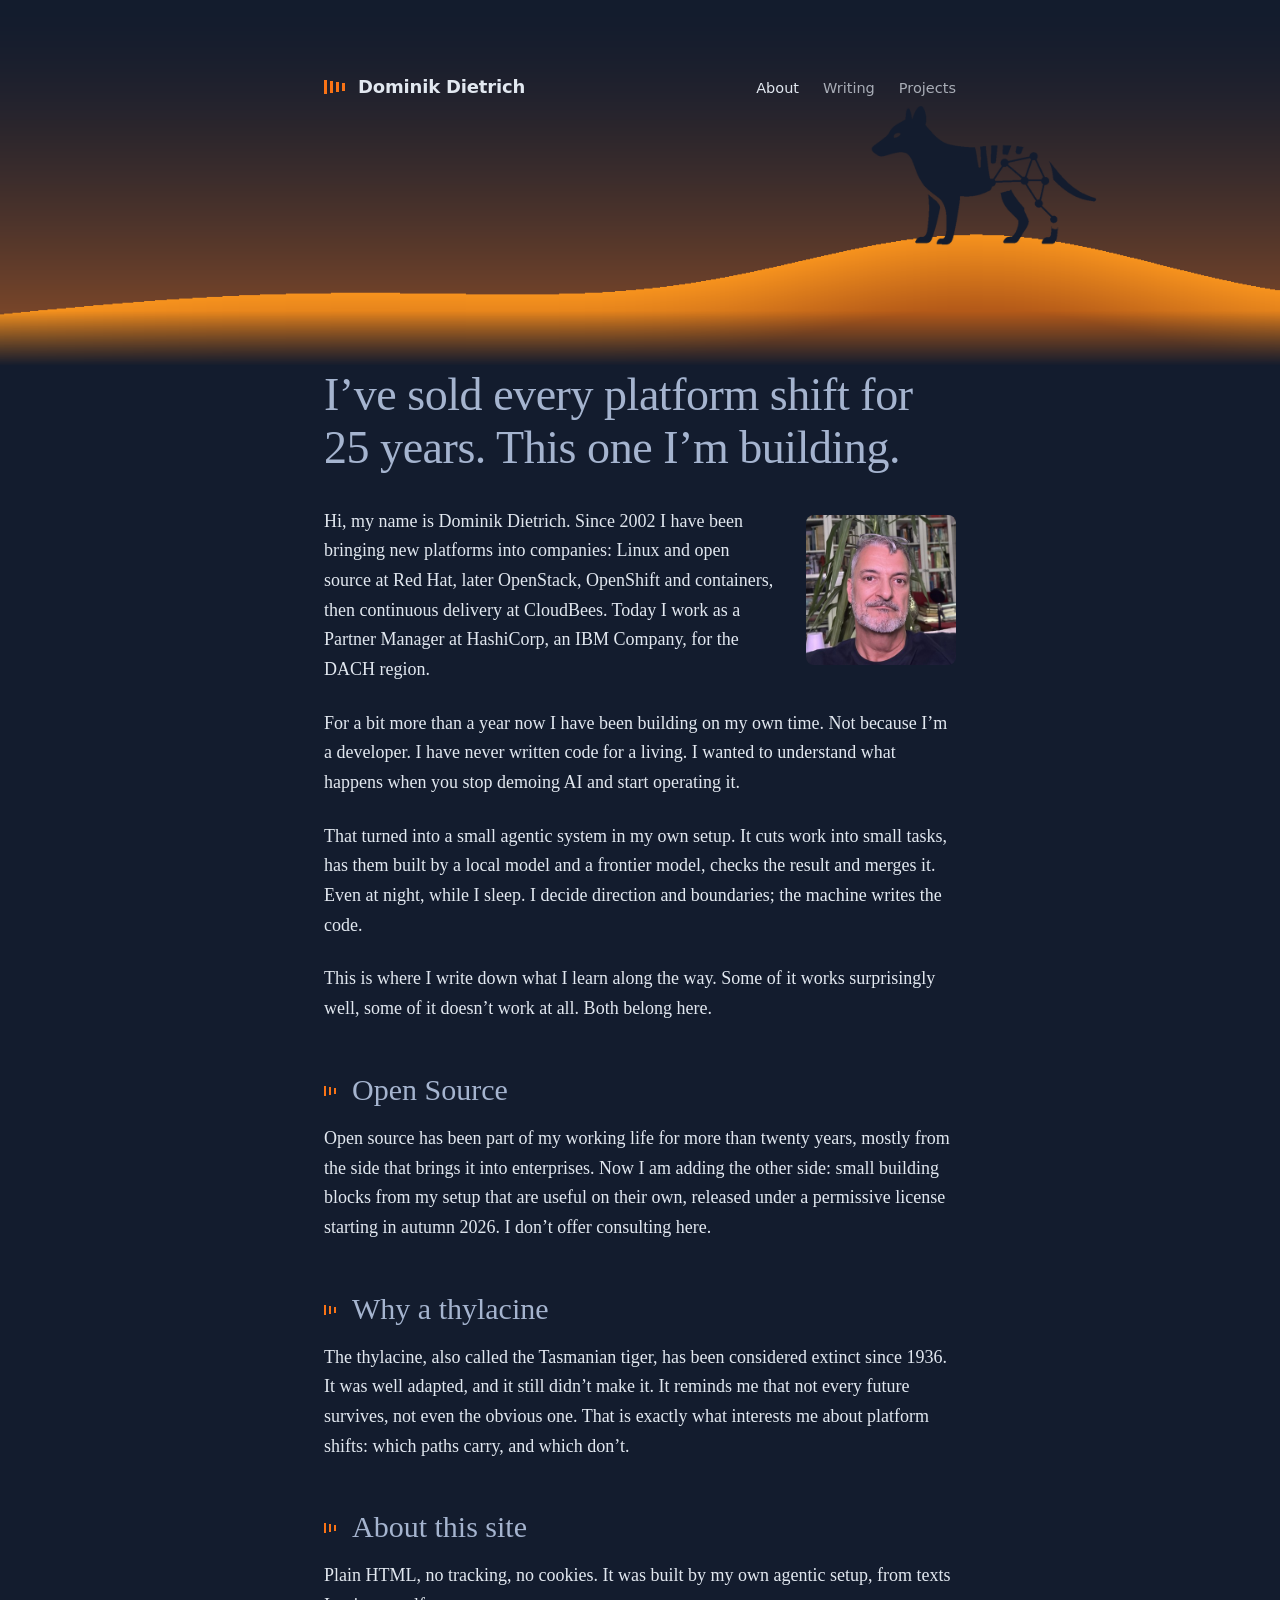
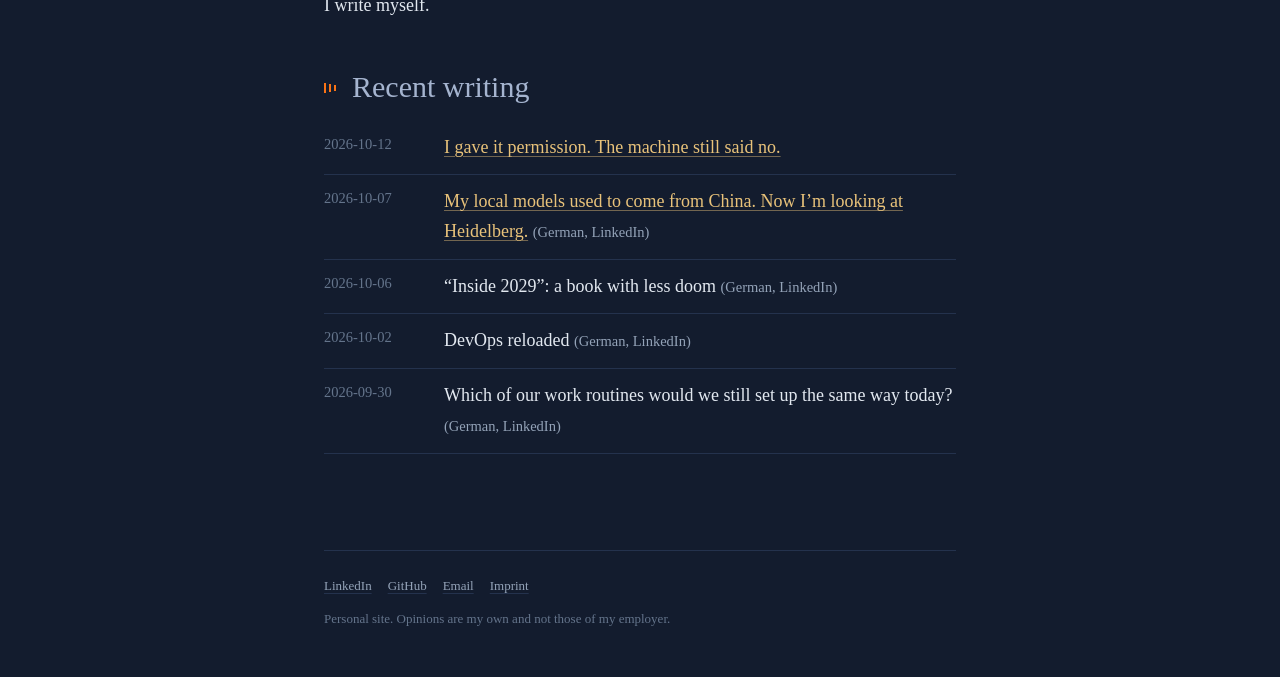
==== index.html @ 041b7893 "Initial site" ====
<!doctype html>
<html lang="en" data-theme="dark">
<head>
<meta charset="utf-8">
<meta name="viewport" content="width=device-width, initial-scale=1">
<title>Dominik Dietrich</title>
<link rel="stylesheet" href="./style.css">
</head>
<body>
<div class="seite">
<header>
  <a class="name" href="./index.html">Dominik Dietrich</a>
  <nav><a href="./index.html" class="aktiv">About</a><a href="./writing.html">Writing</a><a href="./projects.html">Projects</a></nav>
</header>
<main>
<h1>I’ve sold every platform shift for 25 years. This one I’m building.</h1>
<p><img class="avatar" src="bilder/dominik.jpg" alt="Portrait of Dominik Dietrich">Hi, my name is Dominik Dietrich. Since 2002 I have been bringing new platforms into companies: Linux and open source at Red Hat, later OpenStack, OpenShift and containers, then continuous delivery at CloudBees. Today I work as a Partner Manager at HashiCorp, an IBM Company, for the DACH region.</p>
<p>For a bit more than a year now I have been building on my own time. Not because I’m a developer. I have never written code for a living. I wanted to understand what happens when you stop demoing AI and start operating it.</p>
<p>That turned into a small agentic system in my own setup. It cuts work into small tasks, has them built by a local model and a frontier model, checks the result and merges it. Even at night, while I sleep. I decide direction and boundaries; the machine writes the code.</p>
<p>This is where I write down what I learn along the way. Some of it works surprisingly well, some of it doesn’t work at all. Both belong here.</p>

<h2>Open Source</h2>
<p>Open source has been part of my working life for more than twenty years, mostly from the side that brings it into enterprises. Now I am adding the other side: small building blocks from my setup that are useful on their own, released under a permissive license starting in autumn 2026. I don’t offer consulting here.</p>

<h2>Why a thylacine</h2>
<p>The thylacine, also called the Tasmanian tiger, has been considered extinct since 1936. It was well adapted, and it still didn’t make it. It reminds me that not every future survives, not even the obvious one. That is exactly what interests me about platform shifts: which paths carry, and which don’t.</p>

<h2>About this site</h2>
<p>Plain HTML, no tracking, no cookies. It was built by my own agentic setup, from texts I write myself.</p>

<h2>Recent writing</h2>
<ul class="liste">
  <li><span class="datum">2026-10-12</span><a href="writing/2026-10-12-the-machine-said-no.html">I gave it permission. The machine still said no.</a></li>
  <li><span class="datum">2026-10-07</span><span><a href="https://www.linkedin.com/pulse/bisher-kamen-meine-lokalen-modelle-aus-china-jetzt-schaue-dietrich-nnfde/">My local models used to come from China. Now I’m looking at Heidelberg.</a> <span class="hinweis">(German, LinkedIn)</span></span></li>
  <li><span class="datum">2026-10-06</span><span>“Inside 2029”: a book with less doom <span class="hinweis">(German, LinkedIn)</span></span></li>
  <li><span class="datum">2026-10-02</span><span>DevOps reloaded <span class="hinweis">(German, LinkedIn)</span></span></li>
  <li><span class="datum">2026-09-30</span><span>Which of our work routines would we still set up the same way today? <span class="hinweis">(German, LinkedIn)</span></span></li>
</ul>
</main>
<footer>
  <a href="https://www.linkedin.com/in/dominik-dietrich/">LinkedIn</a><a href="https://github.com/">GitHub</a><a href="mailto:hello@example.org">Email</a><a href="./imprint.html">Imprint</a>
  <p>Personal site. Opinions are my own and not those of my employer.</p>
</footer>
</div>
</body>
</html>
---- style.css ----
/* Persönliche Seite · baut ausschließlich auf design_tokens.css (tigerOS-Design-System) auf.
   Einzige Erweiterung: --fs-read für Lesetext (die Systemskala ist für Cockpits ausgelegt). */
@import url("design_tokens.css");
:root { --fs-read: 18px; --fs-title: 46px; --spalte: 680px;
  /* Ableitung nach lucumr.pocoo.org: Nachtblau statt Schwarz, Serifenschrift, helle Links */
  --font-read: Charter, "Iowan Old Style", "Bitstream Charter", Georgia, serif; }
:root[data-theme="dark"] { --bg: #131c2e; --border: #24324d; --titel: #a5b4cf; --sand: #e8c27a; --sand-hell: #f3d9a4; }
* { box-sizing: border-box; }
html { -webkit-text-size-adjust: 100%; }
body { margin: 0; background: var(--bg); color: var(--text); font-family: var(--font-read); font-size: var(--fs-read); line-height: 1.65; }
.seite { max-width: var(--spalte); margin: 0 auto; padding: calc(var(--sp-12) * 1.5) var(--sp-6) var(--sp-12); }
header { display: flex; justify-content: space-between; align-items: baseline; margin-bottom: calc(28.6vw - 100px); }
.name { font-weight: 600; color: var(--text); text-decoration: none; letter-spacing: -0.01em; font-family: var(--font); }
/* Streifen des Beutelwolfs: geometrisch, abnehmende Höhe wie die Rückenstreifen, nur in --brand-thylacine */
.name::before { content: ""; display: inline-block; width: 22px; height: 14px; margin-right: var(--sp-3); vertical-align: -1px;
  background:
    linear-gradient(var(--brand-thylacine), var(--brand-thylacine)) 0 0 / 3px 14px no-repeat,
    linear-gradient(var(--brand-thylacine), var(--brand-thylacine)) 6px 1px / 3px 12px no-repeat,
    linear-gradient(var(--brand-thylacine), var(--brand-thylacine)) 12px 2px / 3px 10px no-repeat,
    linear-gradient(var(--brand-thylacine), var(--brand-thylacine)) 18px 3px / 3px 8px no-repeat; }
h2::before { content: ""; display: inline-block; width: 16px; height: 10px; margin-right: var(--sp-3); vertical-align: 4px;
  background:
    linear-gradient(var(--brand-thylacine), var(--brand-thylacine)) 0 0 / 2px 10px no-repeat,
    linear-gradient(var(--brand-thylacine), var(--brand-thylacine)) 5px 1px / 2px 8px no-repeat,
    linear-gradient(var(--brand-thylacine), var(--brand-thylacine)) 10px 2px / 2px 6px no-repeat; }
body::before { content: ""; position: absolute; top: 0; left: 0; right: 0; height: 28.6vw; max-height: 440px; min-height: 200px; z-index: 0; pointer-events: none;
  background: url("bilder/kopf.png") no-repeat center bottom / cover;
  -webkit-mask-image: linear-gradient(180deg, #000 85%, transparent 100%);
          mask-image: linear-gradient(180deg, #000 85%, transparent 100%); }
/* Kopfzeile steht im gelben Himmel: dunkle Schrift, Streifen-Marke im Hintergrundton */
header .name, header nav a { color: var(--text); }
header nav a { opacity: .7; } header nav a.aktiv, header nav a:hover { opacity: 1; color: var(--text); }
.seite { position: relative; z-index: 1; }
nav a { color: var(--muted); text-decoration: none; margin-left: var(--sp-6); font-size: var(--fs-body); font-family: var(--font); }
nav a:hover, nav a.aktiv { color: var(--text); }
h1 { font-size: var(--fs-title); line-height: 1.15; font-weight: 400; letter-spacing: -0.01em; color: var(--titel); margin: 0 0 var(--sp-8); }
h1.klein { font-size: 34px; }
h2 { font-size: 30px; font-weight: 400; color: var(--titel); margin: var(--sp-12) 0 var(--sp-4); line-height: 1.2; }
p { margin: 0 0 var(--sp-6); }
a { color: var(--sand); text-decoration: underline; text-decoration-color: rgba(232,194,122,.45); text-decoration-thickness: 1px; text-underline-offset: 3px; }
a:hover { color: var(--sand-hell); text-decoration-color: var(--sand-hell); }
.zeile { font-size: var(--fs-lead); color: var(--muted); margin-bottom: var(--sp-8); }
ul.liste { list-style: none; padding: 0; margin: 0; }
ul.liste li { display: flex; gap: var(--sp-6); padding: var(--sp-3) 0; border-bottom: 1px solid var(--border); }
ul.liste .datum { color: var(--faint); font-size: var(--fs-body); min-width: 96px; font-variant-numeric: tabular-nums; }
.hinweis { color: var(--muted); font-size: var(--fs-body); }
.avatar { width: 150px; height: 150px; object-fit: cover; float: right; margin: var(--sp-2) 0 var(--sp-4) var(--sp-8); border-radius: var(--r-sm); }
article .datum { color: var(--faint); font-size: var(--fs-body); margin-bottom: var(--sp-12); display: block; }
footer { margin-top: calc(var(--sp-12) * 2); padding-top: var(--sp-6); border-top: 1px solid var(--border); color: var(--faint); font-size: var(--fs-label); }
footer a { color: var(--muted); margin-right: var(--sp-4); text-decoration-color: var(--border); }
footer p { margin: var(--sp-3) 0 0; }
@media (max-width: 520px) { header { flex-direction: column; gap: var(--sp-3); } nav a { margin: 0 var(--sp-6) 0 0; } .seite { padding-top: var(--sp-12); } }
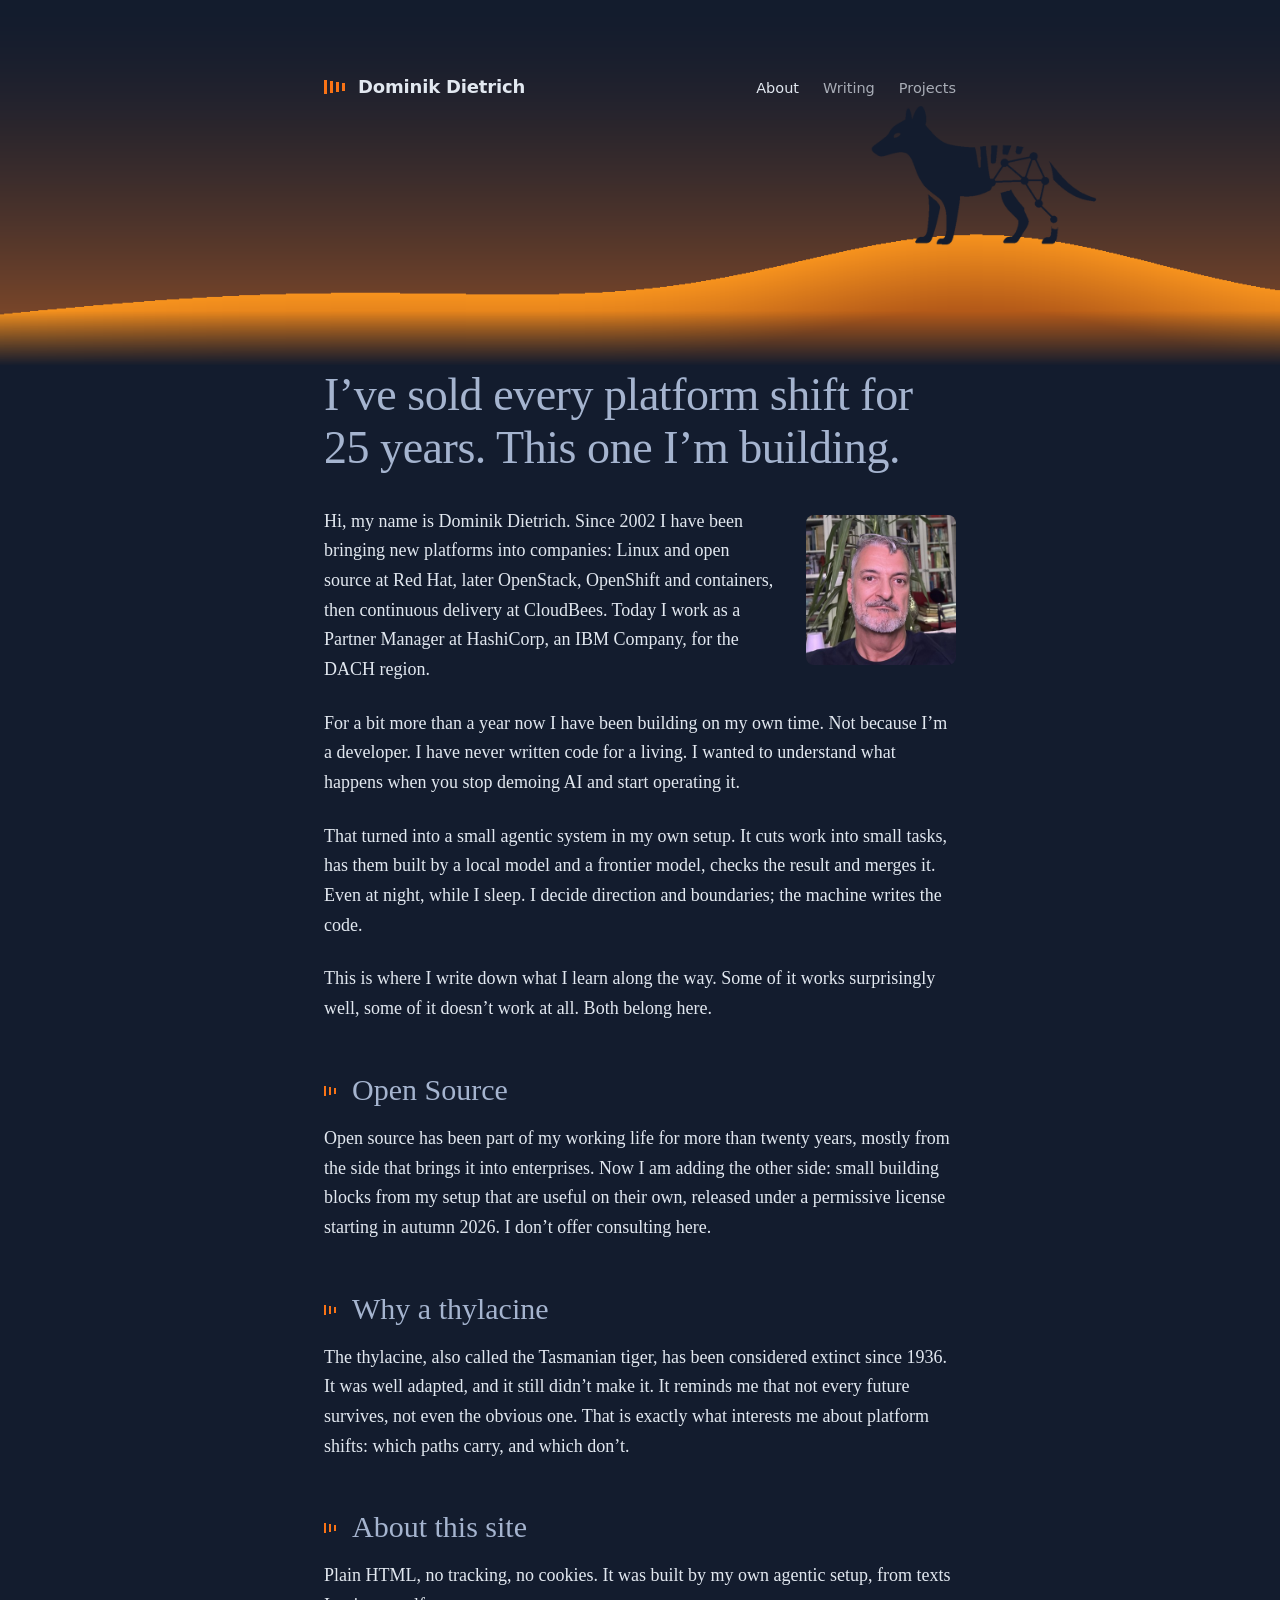
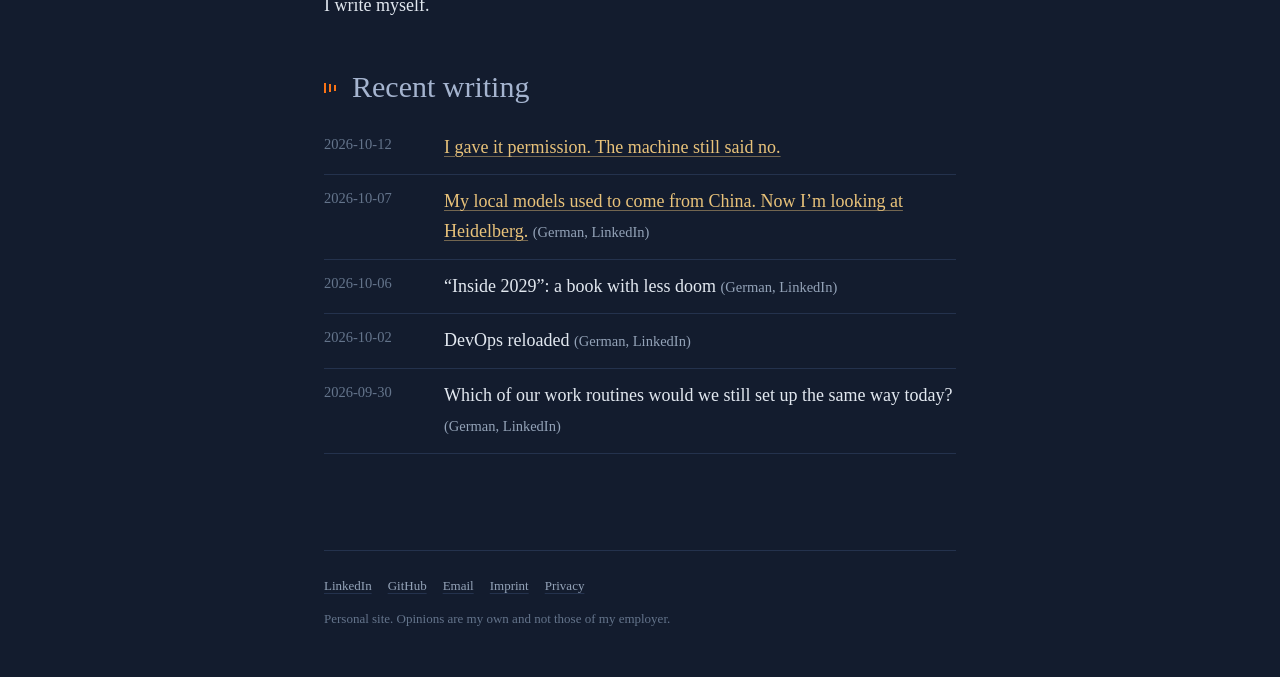
==== commit 99dd3e3f: "Imprint (address placeholder), privacy policy, contact email, footer links" ====
--- a/index.html
+++ b/index.html
@@ -38,7 +38,7 @@
 </ul>
 </main>
 <footer>
-  <a href="https://www.linkedin.com/in/dominik-dietrich/">LinkedIn</a><a href="https://github.com/">GitHub</a><a href="mailto:hello@example.org">Email</a><a href="./imprint.html">Imprint</a>
+  <a href="https://www.linkedin.com/in/dominik-dietrich/">LinkedIn</a><a href="https://github.com/tigeros-dev">GitHub</a><a href="mailto:hello@tigeros.dev">Email</a><a href="./imprint.html">Imprint</a><a href="./privacy.html">Privacy</a>
   <p>Personal site. Opinions are my own and not those of my employer.</p>
 </footer>
 </div>
--- a/style.css
+++ b/style.css
@@ -49,4 +49,11 @@
 footer { margin-top: calc(var(--sp-12) * 2); padding-top: var(--sp-6); border-top: 1px solid var(--border); color: var(--faint); font-size: var(--fs-label); }
 footer a { color: var(--muted); margin-right: var(--sp-4); text-decoration-color: var(--border); }
 footer p { margin: var(--sp-3) 0 0; }
-@media (max-width: 520px) { header { flex-direction: column; gap: var(--sp-3); } nav a { margin: 0 var(--sp-6) 0 0; } .seite { padding-top: var(--sp-12); } }
+@media (max-width: 520px) {
+  header { flex-direction: column; gap: var(--sp-3); margin-bottom: 225px; }
+  nav a { margin: 0 var(--sp-6) 0 0; }
+  .seite { padding-top: var(--sp-8); }
+  body::before { height: 330px; min-height: 0; background-size: auto 330px; background-position: 78% bottom; }
+  h1 { font-size: 34px; }
+  .avatar { width: 112px; height: 112px; margin-left: var(--sp-4); }
+}
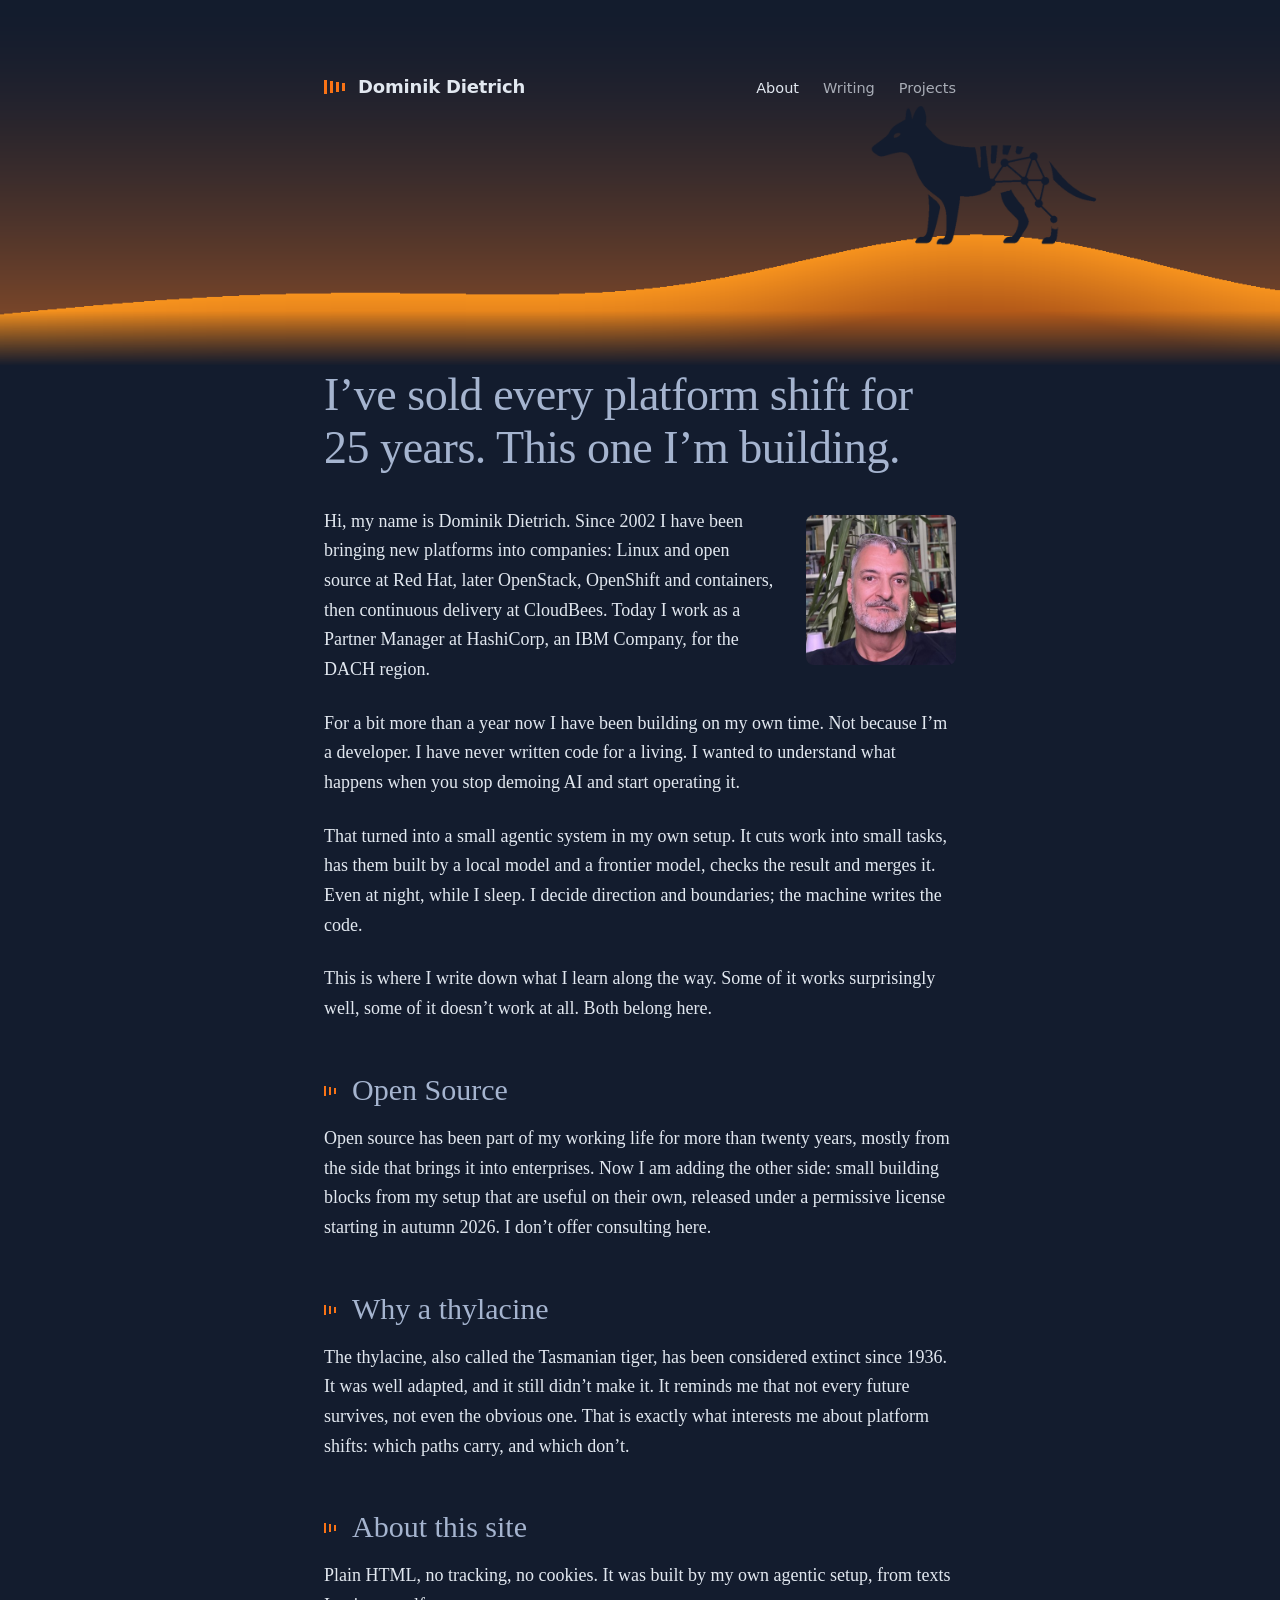
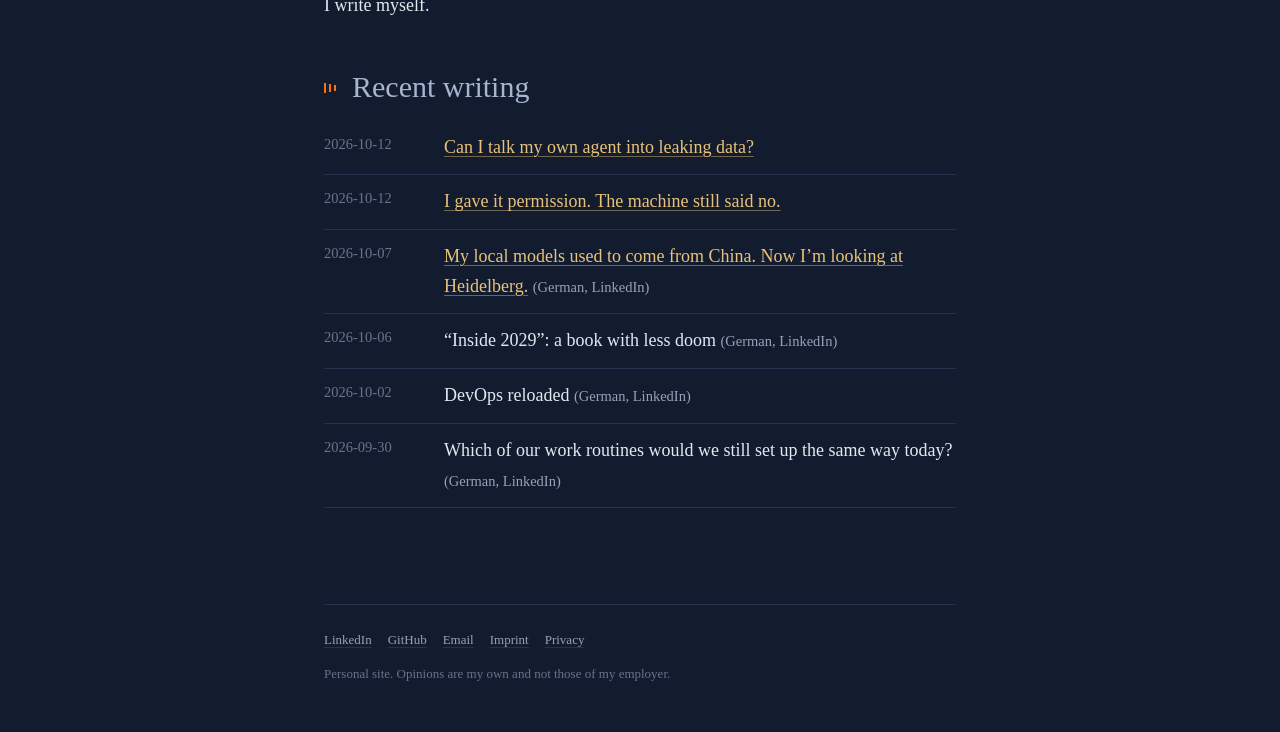
==== commit 0d318db2: "agent-gate article dated 2026-10-12, linked from home and writing" ====
--- a/index.html
+++ b/index.html
@@ -30,6 +30,7 @@
 
 <h2>Recent writing</h2>
 <ul class="liste">
+  <li><span class="datum">2026-10-12</span><a href="writing/2026-10-12-agent-gate.html">Can I talk my own agent into leaking data?</a></li>
   <li><span class="datum">2026-10-12</span><a href="writing/2026-10-12-the-machine-said-no.html">I gave it permission. The machine still said no.</a></li>
   <li><span class="datum">2026-10-07</span><span><a href="https://www.linkedin.com/pulse/bisher-kamen-meine-lokalen-modelle-aus-china-jetzt-schaue-dietrich-nnfde/">My local models used to come from China. Now I’m looking at Heidelberg.</a> <span class="hinweis">(German, LinkedIn)</span></span></li>
   <li><span class="datum">2026-10-06</span><span>“Inside 2029”: a book with less doom <span class="hinweis">(German, LinkedIn)</span></span></li>
--- a/style.css
+++ b/style.css
@@ -57,3 +57,46 @@
   h1 { font-size: 34px; }
   .avatar { width: 112px; height: 112px; margin-left: var(--sp-4); }
 }
+/* Artikel-Bausteine (Komponenten aus dem tigerOS-Design-System, Haut der Homepage: Sand und Thylacine statt Teal) */
+article code { font-family: ui-monospace, "SF Mono", Menlo, monospace; font-size: .86em; padding: .08em .35em; border-radius: var(--r-sm); background: var(--chip-bg); border: 1px solid var(--border); }
+article ul { padding-left: 1.2em; margin: 0 0 var(--sp-6); }
+article li { margin-bottom: var(--sp-3); }
+.eyebrow { font-family: var(--font); font-size: var(--fs-caption); font-weight: var(--fw-bold); letter-spacing: var(--ls-label); text-transform: uppercase; color: var(--faint); }
+/* Panel: Fläche hebt sich vom Nachtblau ab */
+.panel { background: var(--chip-bg); border: 1px solid var(--border); border-radius: var(--r-lg); padding: var(--sp-6); margin: 0 0 var(--sp-8); }
+.panel p:last-child { margin-bottom: 0; }
+/* Zwei Experimente als Option-Cards, die zweite ist der Fall, um den es geht */
+.faelle { display: grid; grid-template-columns: 1fr 1fr; gap: var(--sp-4); margin: 0 0 var(--sp-8); }
+.fall { background: var(--chip-bg); border: 1px solid var(--border); border-radius: var(--r-lg); padding: var(--sp-6); display: flex; flex-direction: column; gap: var(--sp-3); }
+.fall.treffer { border-color: var(--brand-thylacine); }
+.fall h3 { font-size: 21px; font-weight: 400; color: var(--titel); margin: 0; line-height: 1.25; }
+.fall p { font-size: 16px; line-height: 1.55; margin: 0; }
+.fall .zitat { font-style: italic; color: var(--muted); }
+.urteil { margin-top: auto; padding-top: var(--sp-3); border-top: 1px solid var(--border); font-family: var(--font); font-size: var(--fs-label); color: var(--muted); }
+.urteil b { font-weight: var(--fw-bold); }
+.urteil .modell { color: var(--sand); } .urteil .tor { color: var(--sev-hi); }
+/* Terminal: die echte Ausgabe des Gates */
+.terminal { background: #0b111d; border: 1px solid var(--border); border-radius: var(--r-md); padding: var(--sp-4) var(--sp-6); margin: 0 0 var(--sp-8); font-family: ui-monospace, "SF Mono", Menlo, monospace; font-size: 13.5px; line-height: 1.6; color: var(--muted); white-space: pre-wrap; overflow-wrap: anywhere; }
+.terminal .prompt { color: var(--faint); } .terminal .deny { color: var(--sev-hi); font-weight: 600; } .terminal .wert { color: var(--sand); }
+/* Kernsatz: eine Aussage pro Fläche */
+.kernsatz { border-left: 3px solid var(--brand-thylacine); padding: var(--sp-2) 0 var(--sp-2) var(--sp-6); margin: var(--sp-8) 0; font-size: 26px; line-height: 1.35; color: var(--titel); }
+/* Ablauf: Agent -> Gate -> OPA -> Urteil */
+.fluss { display: flex; align-items: stretch; gap: var(--sp-2); margin: 0 0 var(--sp-8); font-family: var(--font); }
+.fluss .schritt { flex: 1; background: var(--chip-bg); border: 1px solid var(--border); border-radius: var(--r-md); padding: var(--sp-3) var(--sp-4); }
+.fluss .schritt.gate { border-color: var(--brand-thylacine); }
+.fluss .schritt b { display: block; font-size: var(--fs-body); color: var(--text); font-weight: var(--fw-bold); }
+.fluss .schritt span { font-size: var(--fs-caption); color: var(--muted); line-height: 1.4; display: block; margin-top: 2px; }
+.fluss .pfeil { align-self: center; color: var(--faint); font-size: 18px; }
+.fluss .schritt b span { display: inline; font-size: inherit; margin: 0; }
+.fluss .ja { color: var(--ok); } .fluss .nein { color: var(--sev-hi); }
+/* Regeln als Fact-Chips mit Erklärung */
+.regeln { display: grid; grid-template-columns: max-content 1fr; gap: var(--sp-3) var(--sp-4); margin: 0 0 var(--sp-8); align-items: baseline; }
+.chip { font-family: ui-monospace, "SF Mono", Menlo, monospace; font-size: var(--fs-caption); font-weight: 600; letter-spacing: .04em; padding: 3px 10px; border-radius: var(--r-pill); border: 1px solid var(--brand-thylacine); color: var(--brand-thylacine); background: transparent; }
+.regeln dd { margin: 0; font-size: 16px; line-height: 1.5; }
+article .quellen { font-size: var(--fs-body); color: var(--muted); border-top: 1px solid var(--border); padding-top: var(--sp-4); margin-top: var(--sp-12); }
+@media (max-width: 640px) {
+  .faelle { grid-template-columns: 1fr; }
+  .fluss { flex-direction: column; } .fluss .pfeil { transform: rotate(90deg); }
+  .kernsatz { font-size: 22px; }
+  .regeln { grid-template-columns: 1fr; gap: var(--sp-1); } .regeln dd { margin-bottom: var(--sp-3); }
+}
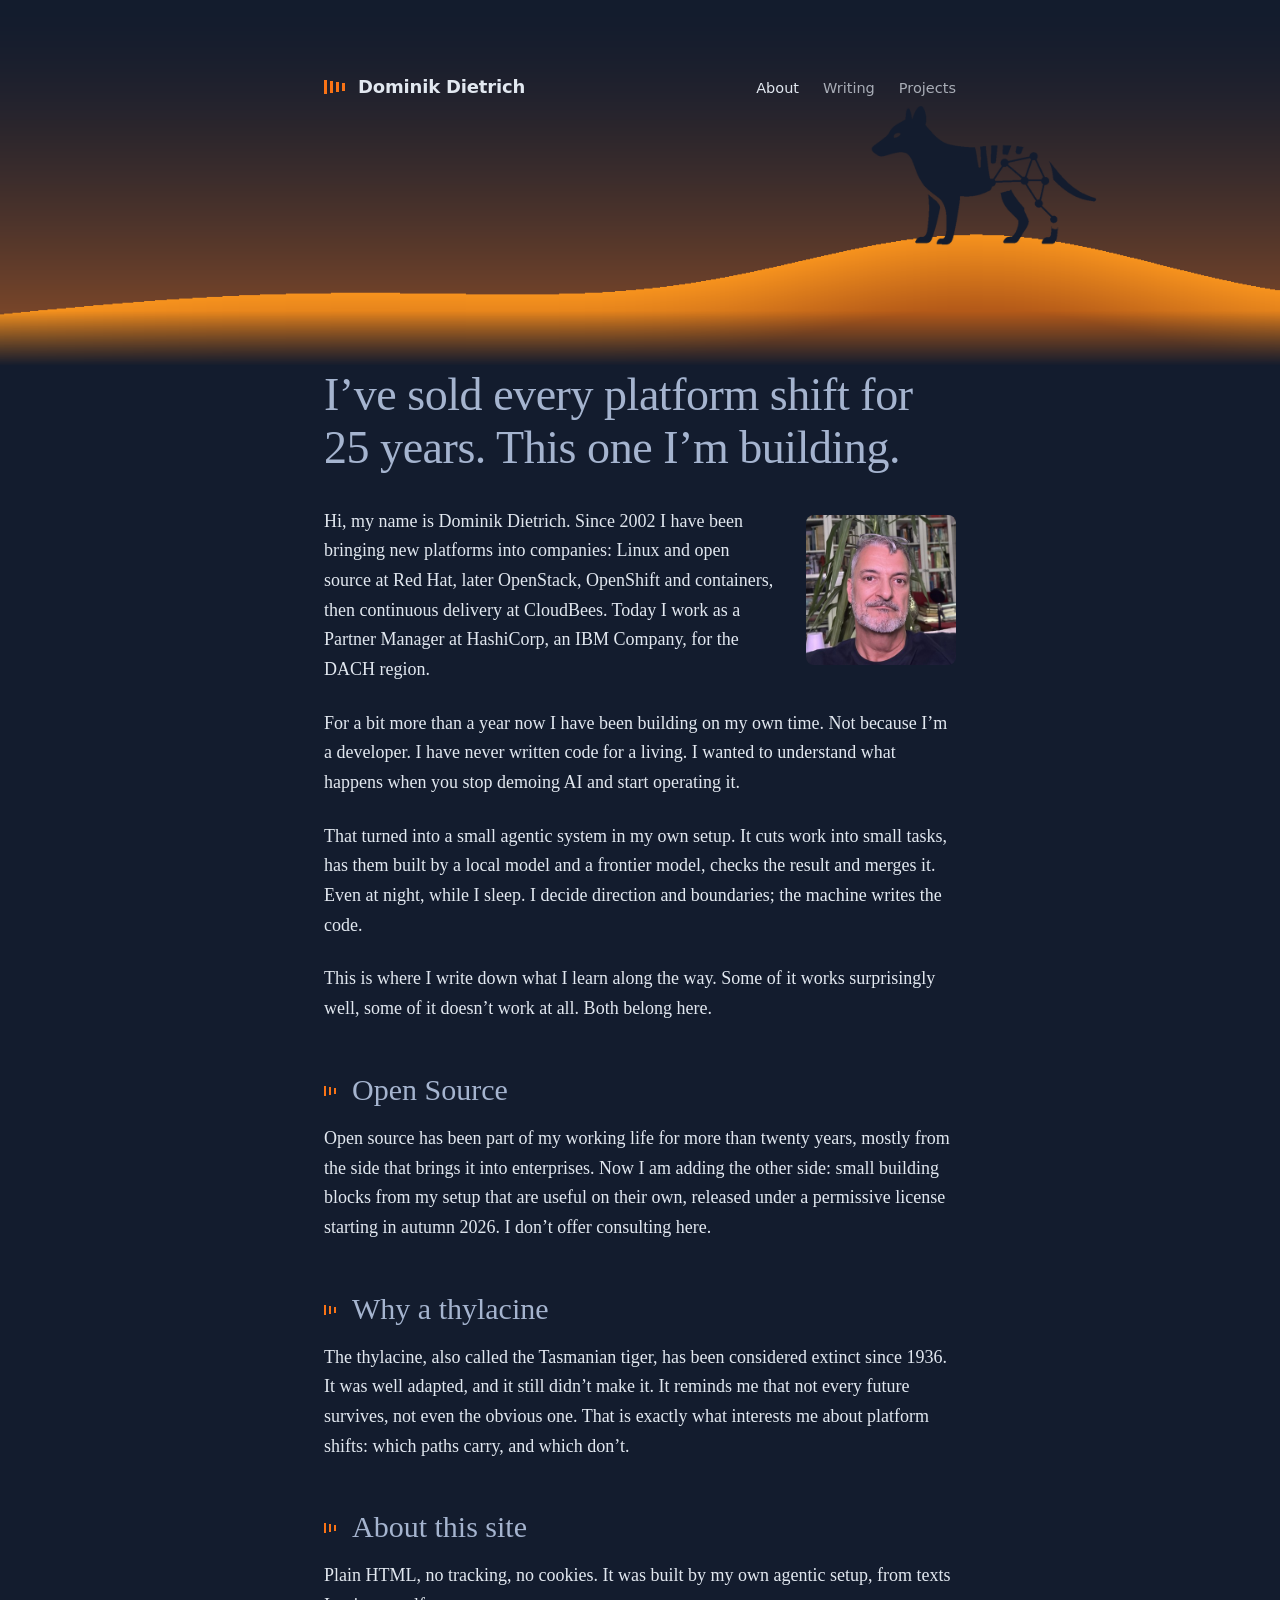
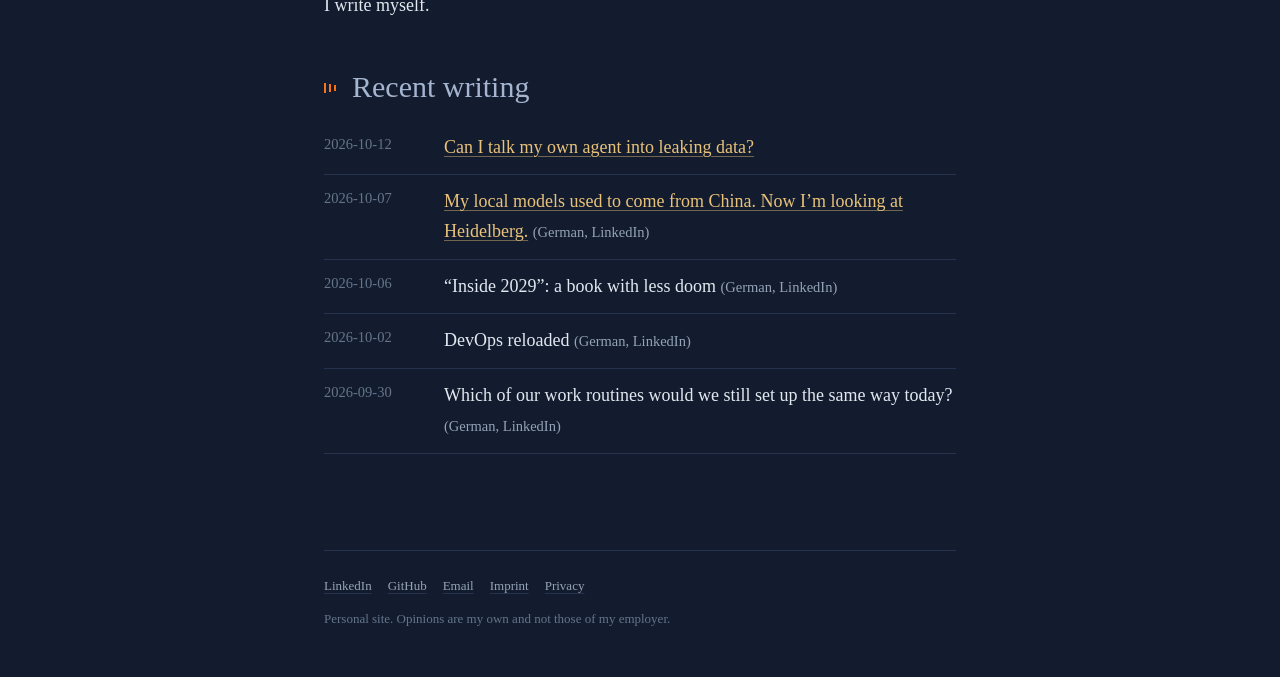
==== commit 229c7736: "Remove 'The machine said no'; agent-gate article is the first piece" ====
--- a/index.html
+++ b/index.html
@@ -31,7 +31,6 @@
 <h2>Recent writing</h2>
 <ul class="liste">
   <li><span class="datum">2026-10-12</span><a href="writing/2026-10-12-agent-gate.html">Can I talk my own agent into leaking data?</a></li>
-  <li><span class="datum">2026-10-12</span><a href="writing/2026-10-12-the-machine-said-no.html">I gave it permission. The machine still said no.</a></li>
   <li><span class="datum">2026-10-07</span><span><a href="https://www.linkedin.com/pulse/bisher-kamen-meine-lokalen-modelle-aus-china-jetzt-schaue-dietrich-nnfde/">My local models used to come from China. Now I’m looking at Heidelberg.</a> <span class="hinweis">(German, LinkedIn)</span></span></li>
   <li><span class="datum">2026-10-06</span><span>“Inside 2029”: a book with less doom <span class="hinweis">(German, LinkedIn)</span></span></li>
   <li><span class="datum">2026-10-02</span><span>DevOps reloaded <span class="hinweis">(German, LinkedIn)</span></span></li>
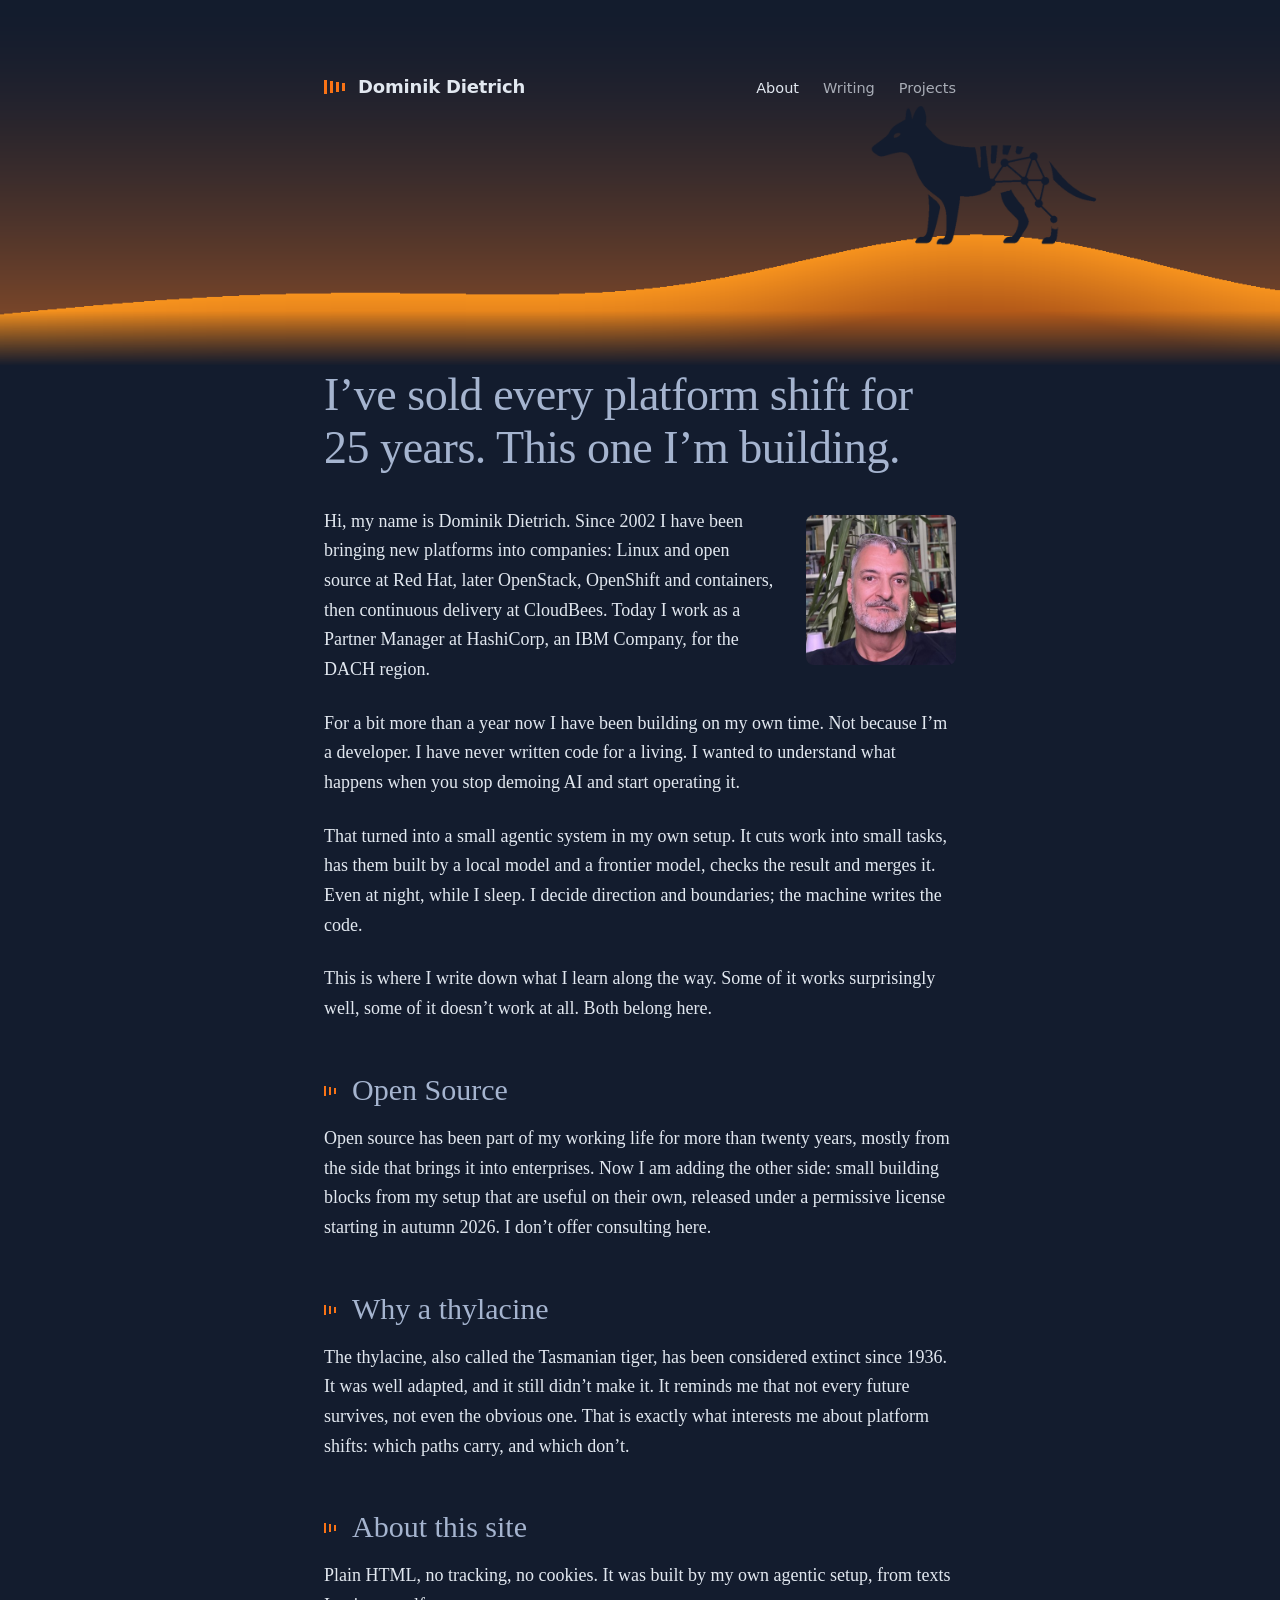
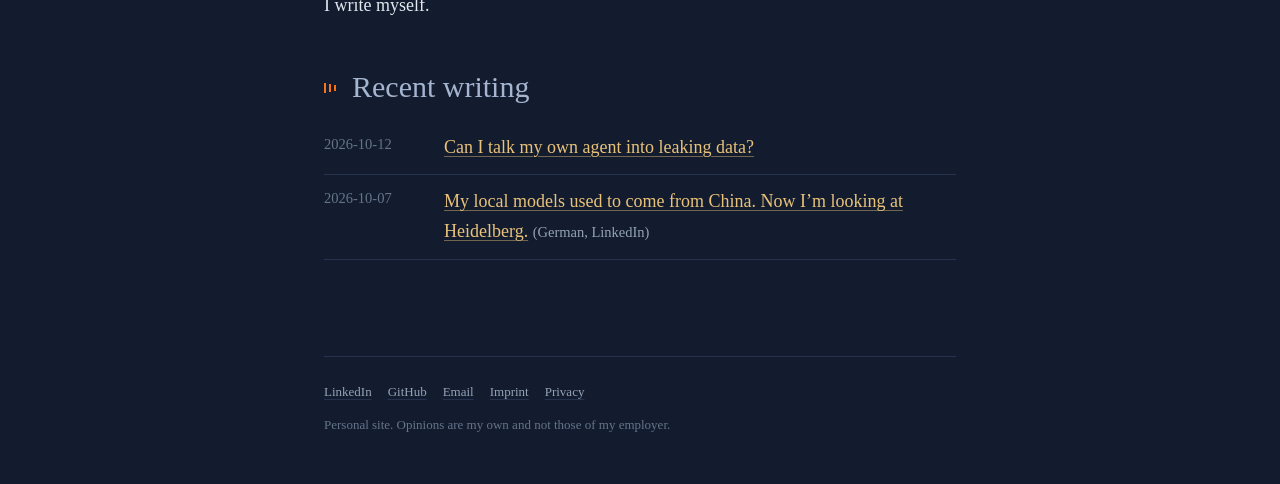
==== commit c046e26e: "Writing: only agent-gate and the Kolibri piece" ====
--- a/index.html
+++ b/index.html
@@ -32,9 +32,6 @@
 <ul class="liste">
   <li><span class="datum">2026-10-12</span><a href="writing/2026-10-12-agent-gate.html">Can I talk my own agent into leaking data?</a></li>
   <li><span class="datum">2026-10-07</span><span><a href="https://www.linkedin.com/pulse/bisher-kamen-meine-lokalen-modelle-aus-china-jetzt-schaue-dietrich-nnfde/">My local models used to come from China. Now I’m looking at Heidelberg.</a> <span class="hinweis">(German, LinkedIn)</span></span></li>
-  <li><span class="datum">2026-10-06</span><span>“Inside 2029”: a book with less doom <span class="hinweis">(German, LinkedIn)</span></span></li>
-  <li><span class="datum">2026-10-02</span><span>DevOps reloaded <span class="hinweis">(German, LinkedIn)</span></span></li>
-  <li><span class="datum">2026-09-30</span><span>Which of our work routines would we still set up the same way today? <span class="hinweis">(German, LinkedIn)</span></span></li>
 </ul>
 </main>
 <footer>
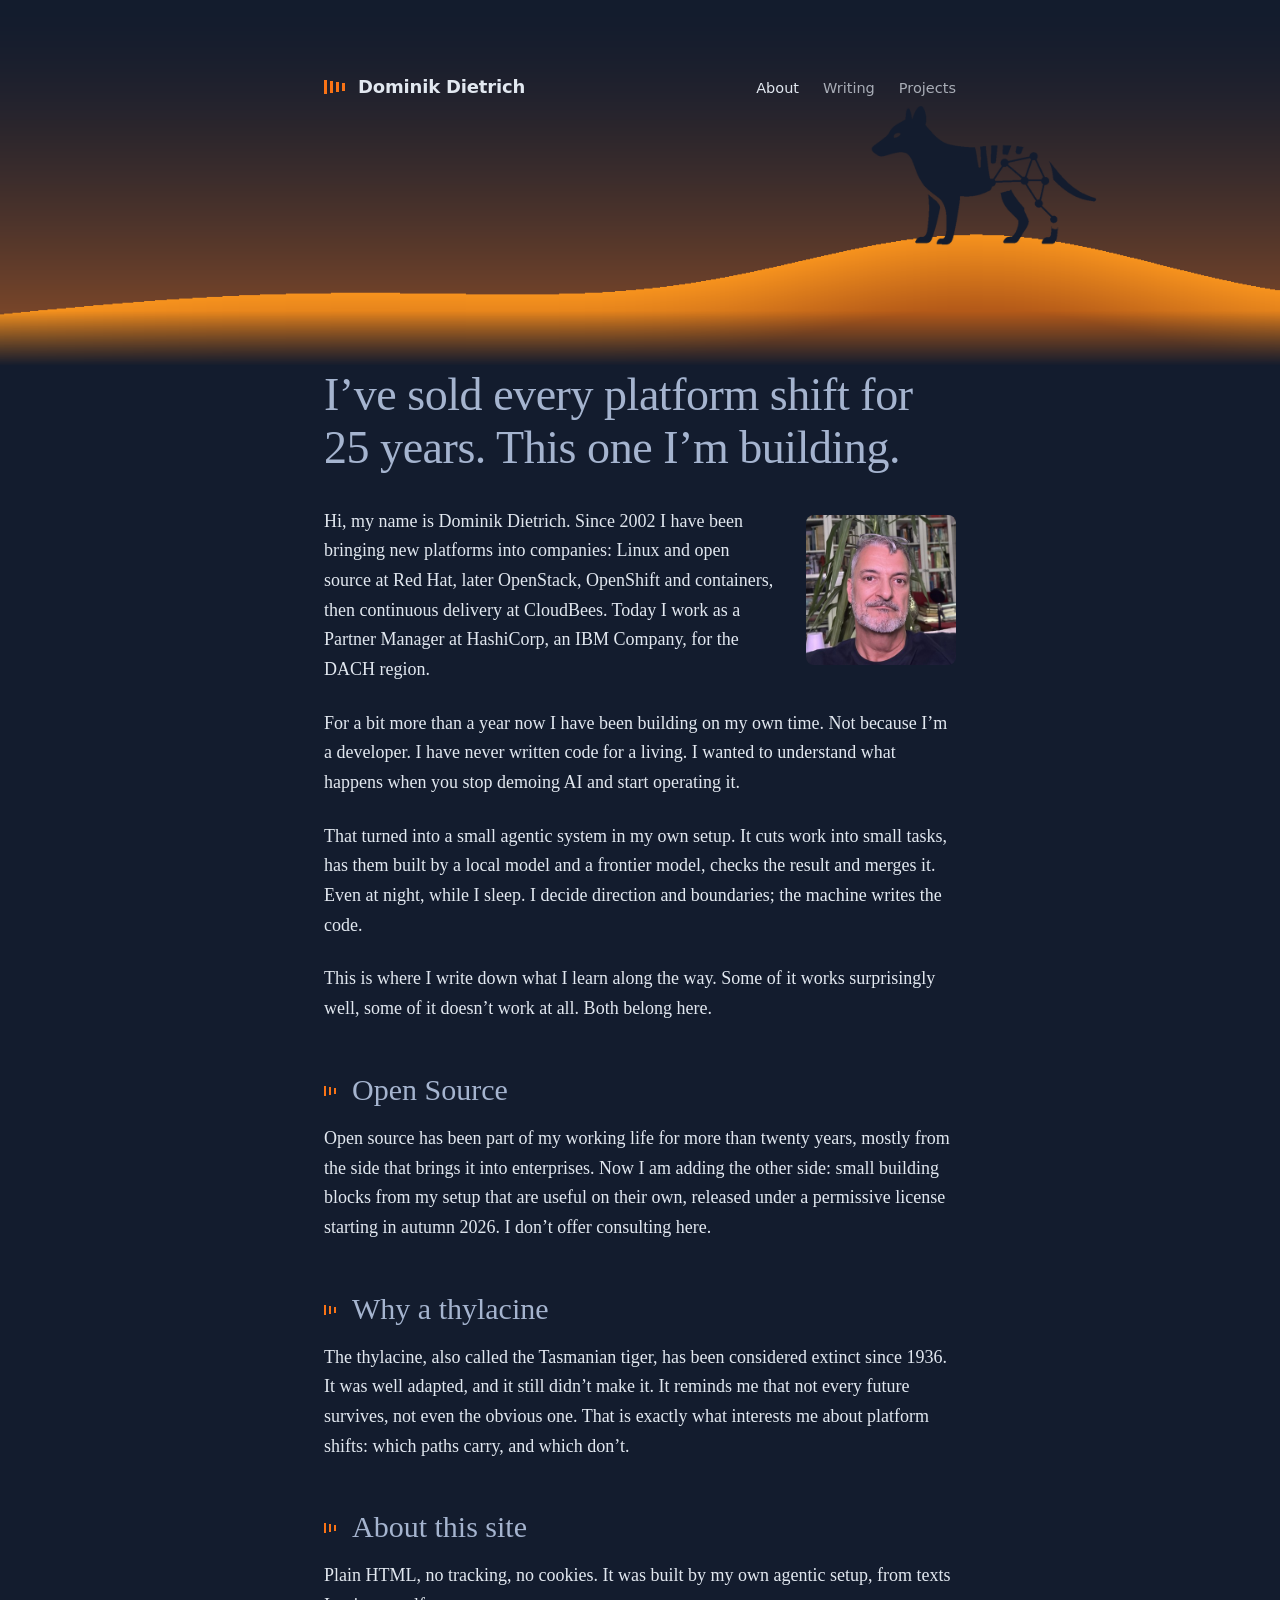
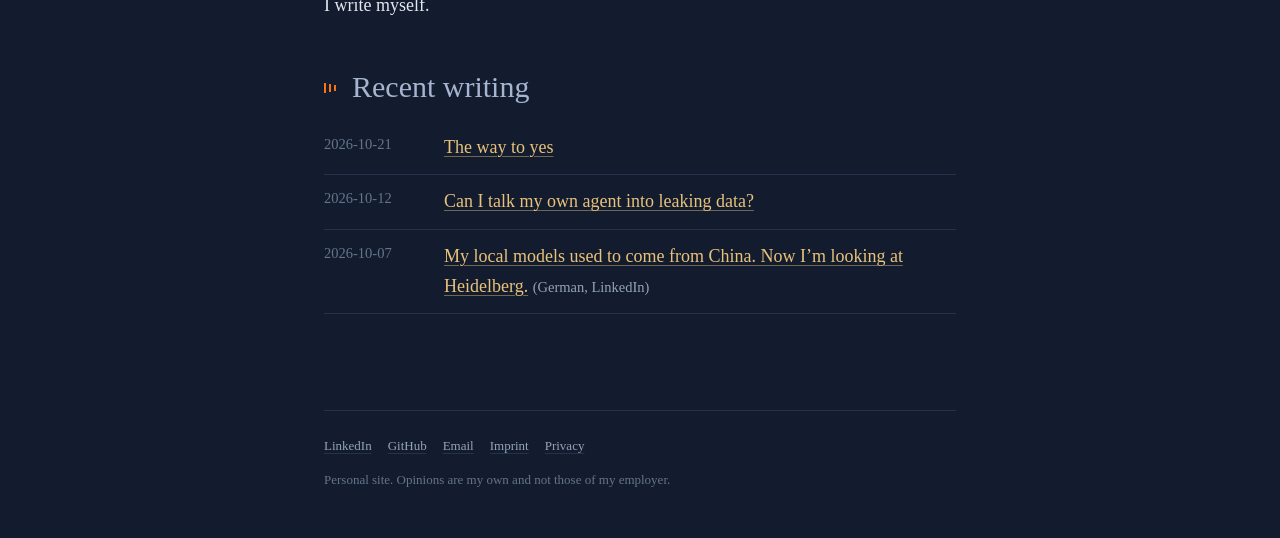
==== commit a1e85fa5: "About: list The way to yes under recent writing" ====
--- a/index.html
+++ b/index.html
@@ -30,6 +30,7 @@
 
 <h2>Recent writing</h2>
 <ul class="liste">
+  <li><span class="datum">2026-10-21</span><a href="writing/2026-10-21-the-way-to-yes.html">The way to yes</a></li>
   <li><span class="datum">2026-10-12</span><a href="writing/2026-10-12-agent-gate.html">Can I talk my own agent into leaking data?</a></li>
   <li><span class="datum">2026-10-07</span><span><a href="https://www.linkedin.com/pulse/bisher-kamen-meine-lokalen-modelle-aus-china-jetzt-schaue-dietrich-nnfde/">My local models used to come from China. Now I’m looking at Heidelberg.</a> <span class="hinweis">(German, LinkedIn)</span></span></li>
 </ul>
